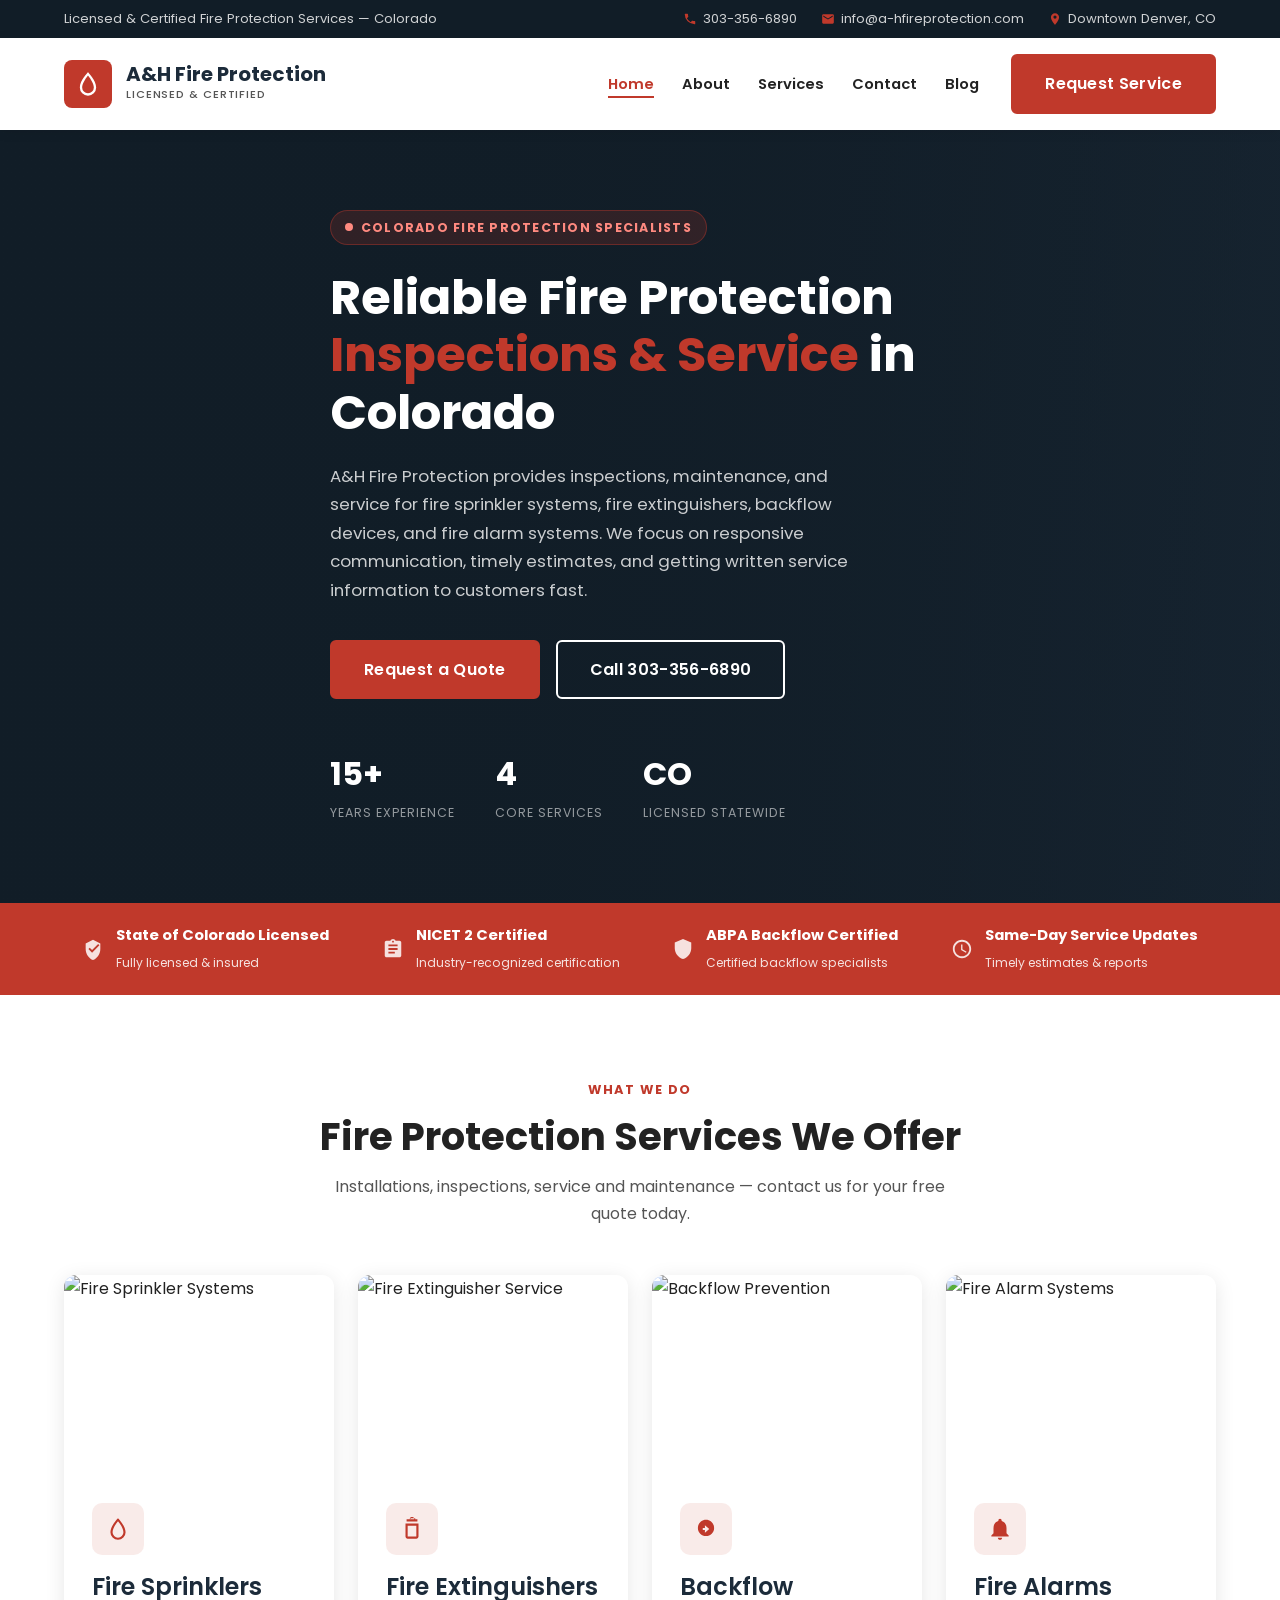
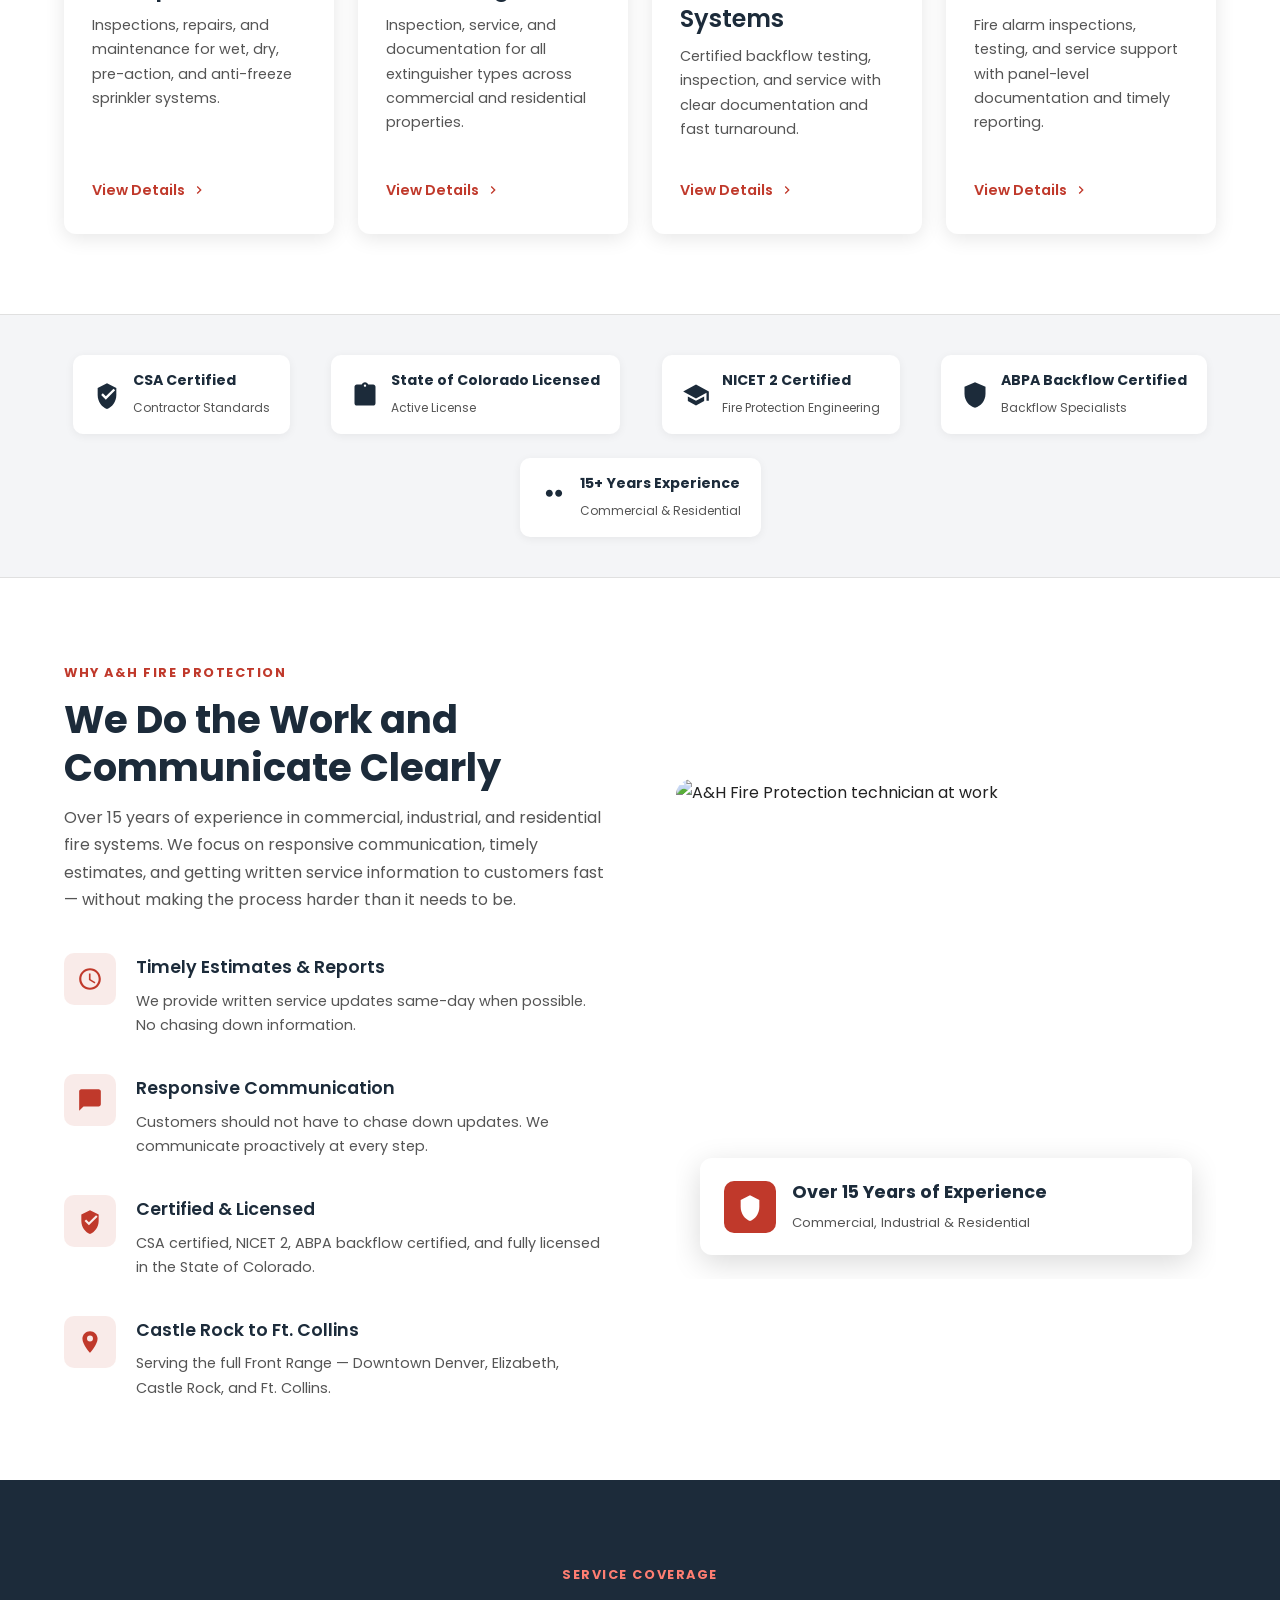
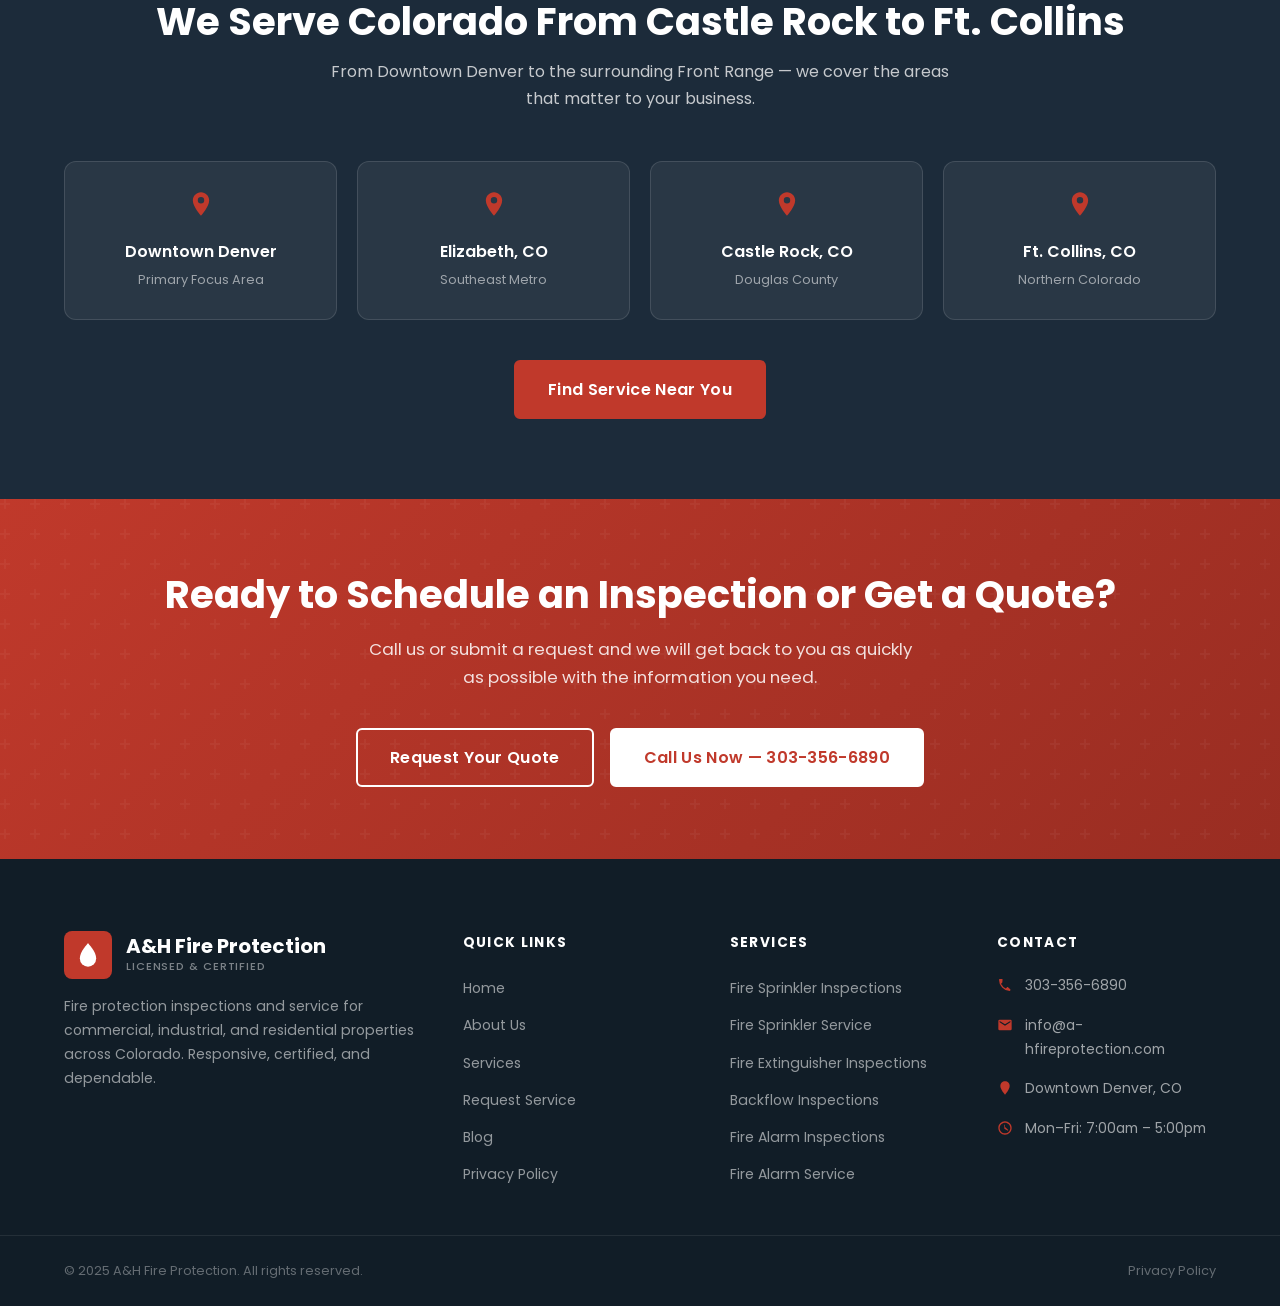
==== index.html @ d6842cc7 "push for website design" ====
<!DOCTYPE html>
<html lang="en">
<head>
  <meta charset="UTF-8">
  <meta name="viewport" content="width=device-width, initial-scale=1.0">
  <title>A&H Fire Protection | Fire Protection Inspections and Service in Colorado</title>
  <meta name="description" content="A&H Fire Protection provides inspections, maintenance, and service for fire sprinklers, fire extinguishers, backflow devices, and fire alarm systems in Colorado.">
  <link rel="preconnect" href="https://fonts.googleapis.com">
  <link href="https://fonts.googleapis.com/css2?family=Poppins:wght@400;500;600;700&display=swap" rel="stylesheet">
  <link rel="stylesheet" href="styles.css">
</head>
<body>

  <!-- TOP BAR -->
  <div class="topbar">
    <div class="container">
      <span>Licensed &amp; Certified Fire Protection Services — Colorado</span>
      <div class="topbar-right">
        <div class="topbar-item">
          <svg viewBox="0 0 24 24"><path d="M6.62 10.79a15.05 15.05 0 006.59 6.59l2.2-2.2a1 1 0 011.01-.24 11.47 11.47 0 003.58.57 1 1 0 011 1V20a1 1 0 01-1 1A17 17 0 013 4a1 1 0 011-1h3.5a1 1 0 011 1 11.47 11.47 0 00.57 3.58 1 1 0 01-.25 1.01l-2.2 2.2z"/></svg>
          <a href="tel:3033566890">303-356-6890</a>
        </div>
        <div class="topbar-item">
          <svg viewBox="0 0 24 24"><path d="M20 4H4a2 2 0 00-2 2v12a2 2 0 002 2h16a2 2 0 002-2V6a2 2 0 00-2-2zm0 4l-8 5-8-5V6l8 5 8-5v2z"/></svg>
          <a href="mailto:info@a-hfireprotection.com">info@a-hfireprotection.com</a>
        </div>
        <div class="topbar-item">
          <svg viewBox="0 0 24 24"><path d="M12 2C8.13 2 5 5.13 5 9c0 5.25 7 13 7 13s7-7.75 7-13c0-3.87-3.13-7-7-7zm0 9.5A2.5 2.5 0 1112 6a2.5 2.5 0 010 5.5z"/></svg>
          Downtown Denver, CO
        </div>
      </div>
    </div>
  </div>

  <!-- HEADER -->
  <header class="header">
    <div class="container">
      <a href="index.html" class="logo">
        <div class="logo-icon">
          <svg viewBox="0 0 24 24"><path d="M12 2c0 0-7 7-7 13a7 7 0 0014 0C19 9 12 2 12 2zm0 18a5 5 0 01-5-5c0-3.17 2.58-7.19 5-10.25C14.42 7.81 17 11.83 17 15a5 5 0 01-5 5z"/></svg>
        </div>
        <div class="logo-text">
          <div class="company-name">A&amp;H Fire Protection</div>
          <div class="company-sub">Licensed &amp; Certified</div>
        </div>
      </a>
      <nav class="nav">
        <ul class="nav-links">
          <li><a href="index.html" class="active">Home</a></li>
          <li><a href="about.html">About</a></li>
          <li><a href="services.html">Services</a></li>
          <li><a href="contact.html">Contact</a></li>
          <li><a href="blog.html">Blog</a></li>
        </ul>
        <a href="contact.html" class="btn btn-primary">Request Service</a>
      </nav>
    </div>
  </header>

  <!-- HERO -->
  <section class="hero">
    <div class="hero-bg" style="background-image: url('https://images.unsplash.com/photo-1504307651254-35680f356dfd?w=1600&auto=format&fit=crop');"></div>
    <div class="hero-overlay"></div>
    <div class="container">
      <div class="hero-content">
        <div class="hero-badge">Colorado Fire Protection Specialists</div>
        <h1>Reliable Fire Protection <span>Inspections &amp; Service</span> in Colorado</h1>
        <p>A&H Fire Protection provides inspections, maintenance, and service for fire sprinkler systems, fire extinguishers, backflow devices, and fire alarm systems. We focus on responsive communication, timely estimates, and getting written service information to customers fast.</p>
        <div class="hero-ctas">
          <a href="contact.html" class="btn btn-primary">Request a Quote</a>
          <a href="tel:3033566890" class="btn btn-outline">Call 303-356-6890</a>
        </div>
        <div class="hero-stats">
          <div class="hero-stat">
            <div class="hero-stat-num">15+</div>
            <div class="hero-stat-label">Years Experience</div>
          </div>
          <div class="hero-stat">
            <div class="hero-stat-num">4</div>
            <div class="hero-stat-label">Core Services</div>
          </div>
          <div class="hero-stat">
            <div class="hero-stat-num">CO</div>
            <div class="hero-stat-label">Licensed Statewide</div>
          </div>
        </div>
      </div>
    </div>
  </section>

  <!-- TRUST BAR -->
  <div class="trust-bar">
    <div class="container">
      <div class="trust-item">
        <svg viewBox="0 0 24 24"><path d="M12 2L4 6v6c0 5.55 3.84 10.74 8 12 4.16-1.26 8-6.45 8-12V6l-8-4zm-1 14l-4-4 1.41-1.41L11 13.17l6.59-6.59L19 8l-8 8z"/></svg>
        <div class="trust-item-text">
          <strong>State of Colorado Licensed</strong>
          <span>Fully licensed &amp; insured</span>
        </div>
      </div>
      <div class="trust-item">
        <svg viewBox="0 0 24 24"><path d="M19 3h-4.18C14.4 1.84 13.3 1 12 1s-2.4.84-2.82 2H5c-1.1 0-2 .9-2 2v14c0 1.1.9 2 2 2h14c1.1 0 2-.9 2-2V5c0-1.1-.9-2-2-2zm-7 0c.55 0 1 .45 1 1s-.45 1-1 1-1-.45-1-1 .45-1 1-1zm2 14H7v-2h7v2zm3-4H7v-2h10v2zm0-4H7V7h10v2z"/></svg>
        <div class="trust-item-text">
          <strong>NICET 2 Certified</strong>
          <span>Industry-recognized certification</span>
        </div>
      </div>
      <div class="trust-item">
        <svg viewBox="0 0 24 24"><path d="M12 1L3 5v6c0 5.55 3.84 10.74 9 12 5.16-1.26 9-6.45 9-12V5l-9-4z"/></svg>
        <div class="trust-item-text">
          <strong>ABPA Backflow Certified</strong>
          <span>Certified backflow specialists</span>
        </div>
      </div>
      <div class="trust-item">
        <svg viewBox="0 0 24 24"><path d="M11.99 2C6.47 2 2 6.48 2 12s4.47 10 9.99 10C17.52 22 22 17.52 22 12S17.52 2 11.99 2zM12 20c-4.42 0-8-3.58-8-8s3.58-8 8-8 8 3.58 8 8-3.58 8-8 8zm.5-13H11v6l5.25 3.15.75-1.23-4.5-2.67V7z"/></svg>
        <div class="trust-item-text">
          <strong>Same-Day Service Updates</strong>
          <span>Timely estimates &amp; reports</span>
        </div>
      </div>
    </div>
  </div>

  <!-- SERVICES OVERVIEW -->
  <section class="section">
    <div class="container">
      <div class="section-header centered">
        <span class="section-label">What We Do</span>
        <h2>Fire Protection Services We Offer</h2>
        <p>Installations, inspections, service and maintenance — contact us for your free quote today.</p>
      </div>
      <div class="grid-4">

        <div class="service-card">
          <div class="service-card-img">
            <img src="https://images.unsplash.com/photo-1558618666-fcd25c85cd64?w=600&auto=format&fit=crop&q=80" alt="Fire Sprinkler Systems">
          </div>
          <div class="service-card-body">
            <div class="service-card-icon">
              <svg viewBox="0 0 24 24"><path d="M12 2c0 0-7 7-7 13a7 7 0 0014 0C19 9 12 2 12 2zm0 18a5 5 0 01-5-5c0-3.17 2.58-7.19 5-10.25C14.42 7.81 17 11.83 17 15a5 5 0 01-5 5z"/></svg>
            </div>
            <h3>Fire Sprinklers</h3>
            <p>Inspections, repairs, and maintenance for wet, dry, pre-action, and anti-freeze sprinkler systems.</p>
            <a href="services.html" class="service-card-link">
              View Details
              <svg viewBox="0 0 24 24"><path d="M8.59 16.59L13.17 12 8.59 7.41 10 6l6 6-6 6z"/></svg>
            </a>
          </div>
        </div>

        <div class="service-card">
          <div class="service-card-img">
            <img src="https://images.unsplash.com/photo-1586528116311-ad8dd3c8310d?w=600&auto=format&fit=crop&q=80" alt="Fire Extinguisher Service">
          </div>
          <div class="service-card-body">
            <div class="service-card-icon">
              <svg viewBox="0 0 24 24"><path d="M15 2h-4l-1 1H7v2h10V3h-2zM6 19c0 1.1.9 2 2 2h8c1.1 0 2-.9 2-2V7H6v12zM8 9h8v10H8V9zm2-7l1-1h2l1 1v1H10V2z"/></svg>
            </div>
            <h3>Fire Extinguishers</h3>
            <p>Inspection, service, and documentation for all extinguisher types across commercial and residential properties.</p>
            <a href="services.html" class="service-card-link">
              View Details
              <svg viewBox="0 0 24 24"><path d="M8.59 16.59L13.17 12 8.59 7.41 10 6l6 6-6 6z"/></svg>
            </a>
          </div>
        </div>

        <div class="service-card">
          <div class="service-card-img">
            <img src="https://images.unsplash.com/photo-1565008576549-57569a49371d?w=600&auto=format&fit=crop&q=80" alt="Backflow Prevention">
          </div>
          <div class="service-card-body">
            <div class="service-card-icon">
              <svg viewBox="0 0 24 24"><path d="M12 3.5c-4.14 0-7.5 3.36-7.5 7.5S7.86 18.5 12 18.5s7.5-3.36 7.5-7.5S16.14 3.5 12 3.5zM11 15.5V13H9v-2h2V8.5l4 3.5-4 3.5z"/></svg>
            </div>
            <h3>Backflow Systems</h3>
            <p>Certified backflow testing, inspection, and service with clear documentation and fast turnaround.</p>
            <a href="services.html" class="service-card-link">
              View Details
              <svg viewBox="0 0 24 24"><path d="M8.59 16.59L13.17 12 8.59 7.41 10 6l6 6-6 6z"/></svg>
            </a>
          </div>
        </div>

        <div class="service-card">
          <div class="service-card-img">
            <img src="https://images.unsplash.com/photo-1497366216548-37526070297c?w=600&auto=format&fit=crop&q=80" alt="Fire Alarm Systems">
          </div>
          <div class="service-card-body">
            <div class="service-card-icon">
              <svg viewBox="0 0 24 24"><path d="M12 22c1.1 0 2-.9 2-2h-4c0 1.1.9 2 2 2zm6-6v-5c0-3.07-1.64-5.64-4.5-6.32V4c0-.83-.67-1.5-1.5-1.5s-1.5.67-1.5 1.5v.68C7.63 5.36 6 7.92 6 11v5l-2 2v1h16v-1l-2-2z"/></svg>
            </div>
            <h3>Fire Alarms</h3>
            <p>Fire alarm inspections, testing, and service support with panel-level documentation and timely reporting.</p>
            <a href="services.html" class="service-card-link">
              View Details
              <svg viewBox="0 0 24 24"><path d="M8.59 16.59L13.17 12 8.59 7.41 10 6l6 6-6 6z"/></svg>
            </a>
          </div>
        </div>

      </div>
    </div>
  </section>

  <!-- CERTIFICATIONS STRIP -->
  <div class="cert-strip">
    <div class="container">
      <div class="cert-badge">
        <svg viewBox="0 0 24 24"><path d="M12 2L4 6v6c0 5.55 3.84 10.74 8 12 4.16-1.26 8-6.45 8-12V6l-8-4zm-1 14l-4-4 1.41-1.41L11 13.17l6.59-6.59L19 8l-8 8z"/></svg>
        <div class="cert-badge-text"><strong>CSA Certified</strong><span>Contractor Standards</span></div>
      </div>
      <div class="cert-badge">
        <svg viewBox="0 0 24 24"><path d="M19 3h-4.18C14.4 1.84 13.3 1 12 1s-2.4.84-2.82 2H5c-1.1 0-2 .9-2 2v14c0 1.1.9 2 2 2h14c1.1 0 2-.9 2-2V5c0-1.1-.9-2-2-2zm-7 0c.55 0 1 .45 1 1s-.45 1-1 1-1-.45-1-1 .45-1 1-1z"/></svg>
        <div class="cert-badge-text"><strong>State of Colorado Licensed</strong><span>Active License</span></div>
      </div>
      <div class="cert-badge">
        <svg viewBox="0 0 24 24"><path d="M5 13.18v4L12 21l7-3.82v-4L12 17l-7-3.82zM12 3L1 9l11 6 9-4.91V17h2V9L12 3z"/></svg>
        <div class="cert-badge-text"><strong>NICET 2 Certified</strong><span>Fire Protection Engineering</span></div>
      </div>
      <div class="cert-badge">
        <svg viewBox="0 0 24 24"><path d="M12 1L3 5v6c0 5.55 3.84 10.74 9 12 5.16-1.26 9-6.45 9-12V5l-9-4z"/></svg>
        <div class="cert-badge-text"><strong>ABPA Backflow Certified</strong><span>Backflow Specialists</span></div>
      </div>
      <div class="cert-badge">
        <svg viewBox="0 0 24 24"><path d="M16 11c1.66 0 2.99-1.34 2.99-3S17.66 5 16 5c-1.66 0-3 1.34-3 3s1.34 3 3 3zm-8 0c1.66 0 2.99-1.34 2.99-3S9.66 5 8 5C6.34 5 5 6.34 5 8s1.34 3 3 3z"/></svg>
        <div class="cert-badge-text"><strong>15+ Years Experience</strong><span>Commercial &amp; Residential</span></div>
      </div>
    </div>
  </div>

  <!-- WHY CHOOSE US -->
  <section class="section">
    <div class="container">
      <div class="grid-2" style="gap: 72px;">
        <div>
          <span class="section-label">Why A&amp;H Fire Protection</span>
          <h2 style="color: var(--navy); margin-bottom: 12px;">We Do the Work and Communicate Clearly</h2>
          <p style="margin-bottom: 40px;">Over 15 years of experience in commercial, industrial, and residential fire systems. We focus on responsive communication, timely estimates, and getting written service information to customers fast — without making the process harder than it needs to be.</p>

          <div class="feature-item">
            <div class="feature-icon">
              <svg viewBox="0 0 24 24"><path d="M11.99 2C6.47 2 2 6.48 2 12s4.47 10 9.99 10C17.52 22 22 17.52 22 12S17.52 2 11.99 2zM12 20c-4.42 0-8-3.58-8-8s3.58-8 8-8 8 3.58 8 8-3.58 8-8 8zm.5-13H11v6l5.25 3.15.75-1.23-4.5-2.67V7z"/></svg>
            </div>
            <div class="feature-text">
              <h4>Timely Estimates &amp; Reports</h4>
              <p>We provide written service updates same-day when possible. No chasing down information.</p>
            </div>
          </div>

          <div class="feature-item">
            <div class="feature-icon">
              <svg viewBox="0 0 24 24"><path d="M20 2H4c-1.1 0-2 .9-2 2v18l4-4h14c1.1 0 2-.9 2-2V4c0-1.1-.9-2-2-2z"/></svg>
            </div>
            <div class="feature-text">
              <h4>Responsive Communication</h4>
              <p>Customers should not have to chase down updates. We communicate proactively at every step.</p>
            </div>
          </div>

          <div class="feature-item">
            <div class="feature-icon">
              <svg viewBox="0 0 24 24"><path d="M12 2L4 6v6c0 5.55 3.84 10.74 8 12 4.16-1.26 8-6.45 8-12V6l-8-4zm-1 14l-4-4 1.41-1.41L11 13.17l6.59-6.59L19 8l-8 8z"/></svg>
            </div>
            <div class="feature-text">
              <h4>Certified &amp; Licensed</h4>
              <p>CSA certified, NICET 2, ABPA backflow certified, and fully licensed in the State of Colorado.</p>
            </div>
          </div>

          <div class="feature-item" style="margin-bottom: 0;">
            <div class="feature-icon">
              <svg viewBox="0 0 24 24"><path d="M12 2C8.13 2 5 5.13 5 9c0 5.25 7 13 7 13s7-7.75 7-13c0-3.87-3.13-7-7-7zm0 9.5A2.5 2.5 0 1112 6a2.5 2.5 0 010 5.5z"/></svg>
            </div>
            <div class="feature-text">
              <h4>Castle Rock to Ft. Collins</h4>
              <p>Serving the full Front Range — Downtown Denver, Elizabeth, Castle Rock, and Ft. Collins.</p>
            </div>
          </div>
        </div>

        <div class="why-image">
          <img src="https://images.unsplash.com/photo-1504307651254-35680f356dfd?w=800&auto=format&fit=crop&q=80" alt="A&H Fire Protection technician at work">
          <div class="why-badge">
            <div class="why-badge-icon">
              <svg viewBox="0 0 24 24" fill="white"><path d="M12 2L4 6v6c0 5.55 3.84 10.74 8 12 4.16-1.26 8-6.45 8-12V6l-8-4z"/></svg>
            </div>
            <div class="why-badge-text">
              <strong>Over 15 Years of Experience</strong>
              <span>Commercial, Industrial &amp; Residential</span>
            </div>
          </div>
        </div>
      </div>
    </div>
  </section>

  <!-- LOCATIONS -->
  <section class="section section--dark">
    <div class="container">
      <div class="section-header centered">
        <span class="section-label">Service Coverage</span>
        <h2>We Serve Colorado From Castle Rock to Ft. Collins</h2>
        <p>From Downtown Denver to the surrounding Front Range — we cover the areas that matter to your business.</p>
      </div>
      <div class="location-grid">
        <div class="location-card">
          <svg viewBox="0 0 24 24"><path d="M12 2C8.13 2 5 5.13 5 9c0 5.25 7 13 7 13s7-7.75 7-13c0-3.87-3.13-7-7-7zm0 9.5A2.5 2.5 0 1112 6a2.5 2.5 0 010 5.5z"/></svg>
          <h4>Downtown Denver</h4>
          <p>Primary Focus Area</p>
        </div>
        <div class="location-card">
          <svg viewBox="0 0 24 24"><path d="M12 2C8.13 2 5 5.13 5 9c0 5.25 7 13 7 13s7-7.75 7-13c0-3.87-3.13-7-7-7zm0 9.5A2.5 2.5 0 1112 6a2.5 2.5 0 010 5.5z"/></svg>
          <h4>Elizabeth, CO</h4>
          <p>Southeast Metro</p>
        </div>
        <div class="location-card">
          <svg viewBox="0 0 24 24"><path d="M12 2C8.13 2 5 5.13 5 9c0 5.25 7 13 7 13s7-7.75 7-13c0-3.87-3.13-7-7-7zm0 9.5A2.5 2.5 0 1112 6a2.5 2.5 0 010 5.5z"/></svg>
          <h4>Castle Rock, CO</h4>
          <p>Douglas County</p>
        </div>
        <div class="location-card">
          <svg viewBox="0 0 24 24"><path d="M12 2C8.13 2 5 5.13 5 9c0 5.25 7 13 7 13s7-7.75 7-13c0-3.87-3.13-7-7-7zm0 9.5A2.5 2.5 0 1112 6a2.5 2.5 0 010 5.5z"/></svg>
          <h4>Ft. Collins, CO</h4>
          <p>Northern Colorado</p>
        </div>
      </div>
      <div style="text-align: center; margin-top: 40px;">
        <a href="contact.html" class="btn btn-primary">Find Service Near You</a>
      </div>
    </div>
  </section>

  <!-- BOTTOM CTA -->
  <section class="cta-banner">
    <div class="container">
      <h2>Ready to Schedule an Inspection or Get a Quote?</h2>
      <p>Call us or submit a request and we will get back to you as quickly as possible with the information you need.</p>
      <div class="cta-banner-btns">
        <a href="contact.html" class="btn btn-outline">Request Your Quote</a>
        <a href="tel:3033566890" class="btn" style="background: white; color: var(--red); border: 2px solid white;">Call Us Now — 303-356-6890</a>
      </div>
    </div>
  </section>

  <!-- FOOTER -->
  <footer class="footer">
    <div class="footer-main">
      <div class="container">
        <div class="footer-grid">
          <div class="footer-brand">
            <a href="index.html" class="logo">
              <div class="logo-icon"><svg viewBox="0 0 24 24" fill="white"><path d="M12 2c0 0-7 7-7 13a7 7 0 0014 0C19 9 12 2 12 2z"/></svg></div>
              <div class="logo-text">
                <div class="company-name">A&amp;H Fire Protection</div>
                <div class="company-sub">Licensed &amp; Certified</div>
              </div>
            </a>
            <p>Fire protection inspections and service for commercial, industrial, and residential properties across Colorado. Responsive, certified, and dependable.</p>
          </div>
          <div>
            <h5>Quick Links</h5>
            <ul class="footer-links">
              <li><a href="index.html">Home</a></li>
              <li><a href="about.html">About Us</a></li>
              <li><a href="services.html">Services</a></li>
              <li><a href="contact.html">Request Service</a></li>
              <li><a href="blog.html">Blog</a></li>
              <li><a href="privacy.html">Privacy Policy</a></li>
            </ul>
          </div>
          <div>
            <h5>Services</h5>
            <ul class="footer-links">
              <li><a href="services.html">Fire Sprinkler Inspections</a></li>
              <li><a href="services.html">Fire Sprinkler Service</a></li>
              <li><a href="services.html">Fire Extinguisher Inspections</a></li>
              <li><a href="services.html">Backflow Inspections</a></li>
              <li><a href="services.html">Fire Alarm Inspections</a></li>
              <li><a href="services.html">Fire Alarm Service</a></li>
            </ul>
          </div>
          <div>
            <h5>Contact</h5>
            <div class="footer-contact-item">
              <svg viewBox="0 0 24 24"><path d="M6.62 10.79a15.05 15.05 0 006.59 6.59l2.2-2.2a1 1 0 011.01-.24A11.47 11.47 0 0019 17.5a1 1 0 011 1V20a1 1 0 01-1 1A17 17 0 013 4a1 1 0 011-1h3.5a1 1 0 011 1A11.47 11.47 0 008.07 7.4a1 1 0 01-.24 1.01l-2.21 2.38z"/></svg>
              <span><a href="tel:3033566890">303-356-6890</a></span>
            </div>
            <div class="footer-contact-item">
              <svg viewBox="0 0 24 24"><path d="M20 4H4a2 2 0 00-2 2v12a2 2 0 002 2h16a2 2 0 002-2V6a2 2 0 00-2-2zm0 4l-8 5-8-5V6l8 5 8-5v2z"/></svg>
              <span><a href="mailto:info@a-hfireprotection.com">info@a-hfireprotection.com</a></span>
            </div>
            <div class="footer-contact-item">
              <svg viewBox="0 0 24 24"><path d="M12 2C8.13 2 5 5.13 5 9c0 5.25 7 13 7 13s7-7.75 7-13c0-3.87-3.13-7-7-7z"/></svg>
              <span>Downtown Denver, CO</span>
            </div>
            <div class="footer-contact-item">
              <svg viewBox="0 0 24 24"><path d="M11.99 2C6.47 2 2 6.48 2 12s4.47 10 9.99 10C17.52 22 22 17.52 22 12S17.52 2 11.99 2zM12 20c-4.42 0-8-3.58-8-8s3.58-8 8-8 8 3.58 8 8-3.58 8-8 8zm.5-13H11v6l5.25 3.15.75-1.23L12 10.43V7z"/></svg>
              <span>Mon–Fri: 7:00am – 5:00pm</span>
            </div>
          </div>
        </div>
      </div>
    </div>
    <div class="footer-bottom">
      <div class="container">
        <span>&copy; 2025 A&amp;H Fire Protection. All rights reserved.</span>
        <span><a href="privacy.html">Privacy Policy</a></span>
      </div>
    </div>
  </footer>

</body>
</html>
---- styles.css ----
/* ============================================
   A&H Fire Protection - Global Styles
   Design Guide for GHL Build
   ============================================ */

/* --- Variables --- */
:root {
  --red:       #C0392B;
  --red-dark:  #992D22;
  --navy:      #1C2B3A;
  --navy-dark: #111D27;
  --gray-bg:   #F4F5F7;
  --gray-mid:  #E0E0E0;
  --text:      #222222;
  --text-mid:  #555555;
  --text-light:#888888;
  --white:     #FFFFFF;
  --font:      'Poppins', sans-serif;
  --radius:    6px;
  --shadow:    0 4px 20px rgba(0,0,0,0.10);
  --transition:0.25s ease;
}

/* --- Reset & Base --- */
*, *::before, *::after { box-sizing: border-box; margin: 0; padding: 0; }
html { scroll-behavior: smooth; }
body { font-family: var(--font); color: var(--text); background: var(--white); line-height: 1.7; }
img { max-width: 100%; display: block; }
a { text-decoration: none; color: inherit; }
ul { list-style: none; }

/* --- Typography --- */
h1 { font-size: clamp(2rem, 4vw, 3rem); font-weight: 700; line-height: 1.2; }
h2 { font-size: clamp(1.6rem, 3vw, 2.4rem); font-weight: 700; line-height: 1.25; }
h3 { font-size: clamp(1.2rem, 2vw, 1.5rem); font-weight: 600; line-height: 1.3; }
h4 { font-size: 1.1rem; font-weight: 600; }
p  { margin-bottom: 1rem; color: var(--text-mid); }
p:last-child { margin-bottom: 0; }

/* --- Layout --- */
.container { max-width: 1200px; margin: 0 auto; padding: 0 24px; }
.section { padding: 80px 0; }
.section--gray { background: var(--gray-bg); }
.section--dark { background: var(--navy); color: var(--white); }
.section--dark p { color: rgba(255,255,255,0.75); }
.section--dark h2 { color: var(--white); }

/* Grid helpers */
.grid-2 { display: grid; grid-template-columns: repeat(2, 1fr); gap: 40px; align-items: center; }
.grid-3 { display: grid; grid-template-columns: repeat(3, 1fr); gap: 32px; }
.grid-4 { display: grid; grid-template-columns: repeat(4, 1fr); gap: 24px; }

/* --- Buttons --- */
.btn {
  display: inline-block;
  padding: 14px 32px;
  border-radius: var(--radius);
  font-weight: 600;
  font-size: 1rem;
  transition: var(--transition);
  cursor: pointer;
  border: 2px solid transparent;
  letter-spacing: 0.02em;
}
.btn-primary {
  background: var(--red);
  color: var(--white);
  border-color: var(--red);
}
.btn-primary:hover { background: var(--red-dark); border-color: var(--red-dark); }

.btn-outline {
  background: transparent;
  color: var(--white);
  border-color: var(--white);
}
.btn-outline:hover { background: var(--white); color: var(--navy); }

.btn-outline-dark {
  background: transparent;
  color: var(--navy);
  border-color: var(--navy);
}
.btn-outline-dark:hover { background: var(--navy); color: var(--white); }

/* --- Section Label --- */
.section-label {
  display: inline-block;
  font-size: 0.8rem;
  font-weight: 700;
  letter-spacing: 0.12em;
  text-transform: uppercase;
  color: var(--red);
  margin-bottom: 12px;
}
.section--dark .section-label { color: #ff7e72; }

/* --- Section Header --- */
.section-header { margin-bottom: 48px; }
.section-header.centered { text-align: center; }
.section-header p { max-width: 640px; }
.section-header.centered p { margin: 12px auto 0; }

/* ============================================
   TOP BAR
   ============================================ */
.topbar {
  background: var(--navy-dark);
  color: rgba(255,255,255,0.80);
  font-size: 0.82rem;
  padding: 8px 0;
}
.topbar .container {
  display: flex;
  justify-content: space-between;
  align-items: center;
}
.topbar a { color: rgba(255,255,255,0.80); transition: var(--transition); }
.topbar a:hover { color: var(--white); }
.topbar-right { display: flex; gap: 24px; }
.topbar-item { display: flex; align-items: center; gap: 6px; }
.topbar-item svg { width: 14px; height: 14px; fill: var(--red); flex-shrink: 0; }

/* ============================================
   HEADER / NAV
   ============================================ */
.header {
  background: var(--white);
  box-shadow: 0 2px 12px rgba(0,0,0,0.08);
  position: sticky;
  top: 0;
  z-index: 100;
}
.header .container {
  display: flex;
  align-items: center;
  justify-content: space-between;
  padding-top: 16px;
  padding-bottom: 16px;
}
.logo { display: flex; align-items: center; gap: 14px; }
.logo-icon {
  width: 48px; height: 48px;
  background: var(--red);
  border-radius: 8px;
  display: flex; align-items: center; justify-content: center;
}
.logo-icon svg { width: 28px; height: 28px; fill: white; }
.logo-text .company-name { font-size: 1.25rem; font-weight: 700; color: var(--navy); line-height: 1.1; }
.logo-text .company-sub  { font-size: 0.7rem; font-weight: 500; color: var(--text-mid); letter-spacing: 0.08em; text-transform: uppercase; }

.nav { display: flex; align-items: center; gap: 32px; }
.nav-links { display: flex; gap: 28px; }
.nav-links a {
  font-size: 0.92rem;
  font-weight: 600;
  color: var(--text);
  transition: var(--transition);
  position: relative;
  padding-bottom: 4px;
}
.nav-links a::after {
  content: '';
  position: absolute; bottom: 0; left: 0;
  width: 0; height: 2px;
  background: var(--red);
  transition: var(--transition);
}
.nav-links a:hover, .nav-links a.active { color: var(--red); }
.nav-links a:hover::after, .nav-links a.active::after { width: 100%; }

/* ============================================
   HERO SECTION
   ============================================ */
.hero {
  position: relative;
  min-height: 620px;
  display: flex;
  align-items: center;
  background: linear-gradient(100deg, var(--navy-dark) 0%, var(--navy) 100%);
  overflow: hidden;
}
.hero-bg {
  position: absolute; inset: 0;
  background-size: cover;
  background-position: center;
  opacity: 0.18;
}
.hero-overlay {
  position: absolute; inset: 0;
  background: linear-gradient(90deg, rgba(17,29,39,0.97) 40%, rgba(17,29,39,0.55) 100%);
}
.hero .container { position: relative; z-index: 2; padding-top: 80px; padding-bottom: 80px; }
.hero-content { max-width: 620px; }
.hero-badge {
  display: inline-flex;
  align-items: center;
  gap: 8px;
  background: rgba(192,57,43,0.18);
  border: 1px solid rgba(192,57,43,0.4);
  color: #ff8a80;
  font-size: 0.78rem;
  font-weight: 700;
  letter-spacing: 0.1em;
  text-transform: uppercase;
  padding: 6px 14px;
  border-radius: 40px;
  margin-bottom: 24px;
}
.hero-badge::before { content:''; width:8px; height:8px; background:#ff8a80; border-radius:50%; }
.hero h1 { color: var(--white); margin-bottom: 20px; }
.hero h1 span { color: var(--red); }
.hero p { color: rgba(255,255,255,0.78); font-size: 1.05rem; margin-bottom: 36px; max-width: 540px; }
.hero-ctas { display: flex; gap: 16px; flex-wrap: wrap; }
.hero-phone {
  display: flex; align-items: center; gap: 10px;
  margin-top: 40px;
  padding-top: 32px;
  border-top: 1px solid rgba(255,255,255,0.12);
  color: rgba(255,255,255,0.7);
  font-size: 0.9rem;
}
.hero-phone strong { color: white; font-size: 1.15rem; }
.hero-phone svg { width: 20px; height: 20px; fill: var(--red); }

/* Hero stats strip */
.hero-stats {
  display: flex; gap: 40px; margin-top: 48px;
}
.hero-stat-num { font-size: 2rem; font-weight: 700; color: var(--white); }
.hero-stat-label { font-size: 0.78rem; color: rgba(255,255,255,0.55); text-transform: uppercase; letter-spacing: 0.08em; }

/* ============================================
   TRUST BAR
   ============================================ */
.trust-bar {
  background: var(--red);
  padding: 20px 0;
}
.trust-bar .container {
  display: flex;
  justify-content: space-around;
  align-items: center;
  flex-wrap: wrap;
  gap: 16px;
}
.trust-item {
  display: flex; align-items: center; gap: 12px;
  color: white;
}
.trust-item svg { width: 22px; height: 22px; fill: rgba(255,255,255,0.85); flex-shrink: 0; }
.trust-item-text strong { display: block; font-size: 0.92rem; font-weight: 700; }
.trust-item-text span { font-size: 0.76rem; opacity: 0.85; }

/* ============================================
   SERVICES OVERVIEW
   ============================================ */
.service-card {
  background: var(--white);
  border-radius: 12px;
  overflow: hidden;
  box-shadow: var(--shadow);
  transition: var(--transition);
  display: flex; flex-direction: column;
}
.service-card:hover { transform: translateY(-6px); box-shadow: 0 12px 36px rgba(0,0,0,0.14); }
.service-card-img { height: 200px; overflow: hidden; }
.service-card-img img { width: 100%; height: 100%; object-fit: cover; transition: var(--transition); }
.service-card:hover .service-card-img img { transform: scale(1.05); }
.service-card-body { padding: 28px 28px 32px; flex: 1; display: flex; flex-direction: column; }
.service-card-icon {
  width: 52px; height: 52px;
  background: rgba(192,57,43,0.1);
  border-radius: 10px;
  display: flex; align-items: center; justify-content: center;
  margin-bottom: 16px;
}
.service-card-icon svg { width: 26px; height: 26px; fill: var(--red); }
.service-card-body h3 { margin-bottom: 10px; color: var(--navy); }
.service-card-body p { font-size: 0.9rem; flex: 1; }
.service-card-link {
  display: inline-flex; align-items: center; gap: 6px;
  color: var(--red); font-weight: 600; font-size: 0.9rem;
  margin-top: 20px; transition: var(--transition);
}
.service-card-link:hover { gap: 10px; }
.service-card-link svg { width: 16px; height: 16px; fill: var(--red); }

/* ============================================
   WHY CHOOSE US
   ============================================ */
.feature-item { display: flex; gap: 20px; margin-bottom: 36px; }
.feature-item:last-child { margin-bottom: 0; }
.feature-icon {
  width: 52px; height: 52px; flex-shrink: 0;
  background: rgba(192,57,43,0.1);
  border-radius: 10px;
  display: flex; align-items: center; justify-content: center;
}
.feature-icon svg { width: 26px; height: 26px; fill: var(--red); }
.feature-text h4 { color: var(--navy); margin-bottom: 6px; }
.feature-text p { font-size: 0.9rem; margin: 0; }

.why-image {
  border-radius: 16px; overflow: hidden;
  position: relative;
  height: 500px;
}
.why-image img { width: 100%; height: 100%; object-fit: cover; }
.why-badge {
  position: absolute; bottom: 24px; left: 24px; right: 24px;
  background: var(--white);
  border-radius: 12px;
  padding: 20px 24px;
  display: flex; align-items: center; gap: 16px;
  box-shadow: 0 8px 30px rgba(0,0,0,0.15);
}
.why-badge-icon {
  width: 52px; height: 52px; flex-shrink: 0;
  background: var(--red); border-radius: 10px;
  display: flex; align-items: center; justify-content: center;
}
.why-badge-icon svg { width: 28px; height: 28px; fill: white; }
.why-badge-text strong { display: block; font-size: 1.1rem; color: var(--navy); }
.why-badge-text span { font-size: 0.82rem; color: var(--text-mid); }

/* ============================================
   LOCATIONS
   ============================================ */
.location-grid { display: grid; grid-template-columns: repeat(4, 1fr); gap: 20px; }
.location-card {
  background: rgba(255,255,255,0.06);
  border: 1px solid rgba(255,255,255,0.12);
  border-radius: 12px;
  padding: 28px 24px;
  text-align: center;
  transition: var(--transition);
}
.location-card:hover { background: rgba(192,57,43,0.15); border-color: rgba(192,57,43,0.4); }
.location-card svg { width: 28px; height: 28px; fill: var(--red); margin: 0 auto 12px; }
.location-card h4 { color: white; font-size: 1rem; margin-bottom: 4px; }
.location-card p { font-size: 0.8rem; color: rgba(255,255,255,0.55); margin: 0; }

/* ============================================
   CTA BANNER
   ============================================ */
.cta-banner {
  background: linear-gradient(135deg, var(--red) 0%, var(--red-dark) 100%);
  padding: 72px 0;
  text-align: center;
  position: relative;
  overflow: hidden;
}
.cta-banner::before {
  content: '';
  position: absolute; inset: 0;
  background: url("data:image/svg+xml,%3Csvg width='60' height='60' viewBox='0 0 60 60' xmlns='http://www.w3.org/2000/svg'%3E%3Cg fill='none' fill-rule='evenodd'%3E%3Cg fill='%23ffffff' fill-opacity='0.04'%3E%3Cpath d='M36 34v-4h-2v4h-4v2h4v4h2v-4h4v-2h-4zm0-30V0h-2v4h-4v2h4v4h2V6h4V4h-4zM6 34v-4H4v4H0v2h4v4h2v-4h4v-2H6zM6 4V0H4v4H0v2h4v4h2V6h4V4H6z'/%3E%3C/g%3E%3C/g%3E%3C/svg%3E");
}
.cta-banner .container { position: relative; }
.cta-banner h2 { color: white; margin-bottom: 16px; }
.cta-banner p { color: rgba(255,255,255,0.85); font-size: 1.05rem; max-width: 560px; margin: 0 auto 36px; }
.cta-banner-btns { display: flex; justify-content: center; gap: 16px; flex-wrap: wrap; }

/* ============================================
   CERTIFICATIONS STRIP
   ============================================ */
.cert-strip { background: var(--gray-bg); padding: 40px 0; border-top: 1px solid var(--gray-mid); border-bottom: 1px solid var(--gray-mid); }
.cert-strip .container { display: flex; align-items: center; justify-content: space-around; flex-wrap: wrap; gap: 24px; }
.cert-badge {
  display: flex; align-items: center; gap: 12px;
  padding: 14px 20px;
  background: white;
  border-radius: 10px;
  box-shadow: 0 2px 10px rgba(0,0,0,0.06);
}
.cert-badge svg { width: 28px; height: 28px; fill: var(--navy); }
.cert-badge-text strong { display: block; font-size: 0.88rem; color: var(--navy); font-weight: 700; }
.cert-badge-text span { font-size: 0.75rem; color: var(--text-mid); }

/* ============================================
   ABOUT PAGE - TEAM/STORY
   ============================================ */
.story-section img { border-radius: 16px; }
.cert-list { display: grid; grid-template-columns: 1fr 1fr; gap: 12px; margin-top: 24px; }
.cert-item {
  display: flex; align-items: center; gap: 10px;
  background: var(--gray-bg); border-radius: 8px;
  padding: 12px 16px;
  font-size: 0.88rem; font-weight: 600; color: var(--navy);
}
.cert-item svg { width: 18px; height: 18px; fill: var(--red); flex-shrink: 0; }

.value-card {
  background: white;
  border-radius: 12px;
  padding: 32px 28px;
  box-shadow: var(--shadow);
  border-top: 4px solid var(--red);
  text-align: center;
}
.value-card svg { width: 36px; height: 36px; fill: var(--red); margin: 0 auto 16px; }
.value-card h4 { color: var(--navy); margin-bottom: 10px; }
.value-card p { font-size: 0.88rem; }

/* ============================================
   SERVICES PAGE
   ============================================ */
.service-row {
  display: grid; grid-template-columns: 1fr 1fr;
  gap: 56px; align-items: center;
  padding: 64px 0;
  border-bottom: 1px solid var(--gray-mid);
}
.service-row:last-child { border-bottom: none; }
.service-row.reverse { }
.service-row-img { border-radius: 16px; overflow: hidden; height: 380px; }
.service-row-img img { width: 100%; height: 100%; object-fit: cover; }
.service-row-content h2 { color: var(--navy); margin-bottom: 16px; }
.service-tags { display: flex; flex-wrap: wrap; gap: 8px; margin: 20px 0; }
.service-tag {
  background: rgba(192,57,43,0.08);
  color: var(--red);
  font-size: 0.78rem; font-weight: 700;
  padding: 5px 12px; border-radius: 40px;
  border: 1px solid rgba(192,57,43,0.2);
}
.service-check-list { margin: 20px 0; }
.service-check-list li {
  display: flex; align-items: flex-start; gap: 10px;
  padding: 8px 0; font-size: 0.92rem; color: var(--text-mid);
  border-bottom: 1px solid var(--gray-mid);
}
.service-check-list li:last-child { border-bottom: none; }
.service-check-list svg { width: 18px; height: 18px; fill: var(--red); flex-shrink: 0; margin-top: 2px; }

/* ============================================
   CONTACT PAGE
   ============================================ */
.contact-grid { display: grid; grid-template-columns: 1fr 1.4fr; gap: 56px; }
.contact-info-card {
  background: var(--navy);
  border-radius: 16px;
  padding: 48px 40px;
  color: white;
  height: fit-content;
}
.contact-info-card h3 { color: white; margin-bottom: 8px; }
.contact-info-card > p { color: rgba(255,255,255,0.7); margin-bottom: 36px; }
.contact-detail { display: flex; gap: 16px; margin-bottom: 28px; }
.contact-detail-icon {
  width: 48px; height: 48px; flex-shrink: 0;
  background: rgba(192,57,43,0.2);
  border-radius: 10px;
  display: flex; align-items: center; justify-content: center;
}
.contact-detail-icon svg { width: 22px; height: 22px; fill: var(--red); }
.contact-detail-text strong { display: block; color: white; margin-bottom: 4px; font-size: 0.85rem; text-transform: uppercase; letter-spacing: 0.06em; }
.contact-detail-text span, .contact-detail-text a { color: rgba(255,255,255,0.75); font-size: 0.95rem; }
.contact-detail-text a:hover { color: white; }

/* Form */
.form-card {
  background: white;
  border-radius: 16px;
  padding: 48px 40px;
  box-shadow: var(--shadow);
}
.form-card h3 { color: var(--navy); margin-bottom: 8px; }
.form-card > p { margin-bottom: 32px; }
.form-group { margin-bottom: 20px; }
.form-group label {
  display: block; font-size: 0.85rem; font-weight: 600;
  color: var(--navy); margin-bottom: 8px;
}
.form-group input,
.form-group select,
.form-group textarea {
  width: 100%; padding: 12px 16px;
  border: 2px solid var(--gray-mid);
  border-radius: var(--radius);
  font-family: var(--font); font-size: 0.95rem;
  color: var(--text); background: white;
  transition: var(--transition);
  outline: none;
}
.form-group input:focus,
.form-group select:focus,
.form-group textarea:focus { border-color: var(--red); }
.form-group textarea { resize: vertical; min-height: 120px; }
.form-row { display: grid; grid-template-columns: 1fr 1fr; gap: 16px; }
.form-consent { display: flex; align-items: flex-start; gap: 10px; font-size: 0.82rem; color: var(--text-mid); }
.form-consent input { width: auto; margin-top: 3px; }
.required { color: var(--red); }

/* ============================================
   PAGE HERO (internal pages)
   ============================================ */
.page-hero {
  background: linear-gradient(100deg, var(--navy-dark) 0%, var(--navy) 100%);
  padding: 72px 0;
  text-align: center;
  position: relative;
  overflow: hidden;
}
.page-hero-bg {
  position: absolute; inset: 0;
  background-size: cover; background-position: center;
  opacity: 0.12;
}
.page-hero-overlay { position: absolute; inset: 0; background: linear-gradient(180deg, rgba(17,29,39,0.9) 0%, rgba(17,29,39,0.7) 100%); }
.page-hero .container { position: relative; z-index: 2; }
.page-hero h1 { color: white; margin-bottom: 16px; }
.page-hero p { color: rgba(255,255,255,0.75); max-width: 600px; margin: 0 auto; font-size: 1.05rem; }
.breadcrumb {
  display: flex; justify-content: center; align-items: center; gap: 8px;
  font-size: 0.82rem; color: rgba(255,255,255,0.55);
  margin-bottom: 20px;
}
.breadcrumb a { color: rgba(255,255,255,0.55); transition: var(--transition); }
.breadcrumb a:hover { color: white; }
.breadcrumb span { color: rgba(255,255,255,0.35); }

/* ============================================
   BLOG PAGE
   ============================================ */
.blog-card {
  background: white; border-radius: 12px;
  overflow: hidden; box-shadow: var(--shadow);
  transition: var(--transition);
}
.blog-card:hover { transform: translateY(-4px); box-shadow: 0 10px 30px rgba(0,0,0,0.12); }
.blog-card-img { height: 200px; overflow: hidden; }
.blog-card-img img { width: 100%; height: 100%; object-fit: cover; transition: var(--transition); }
.blog-card:hover .blog-card-img img { transform: scale(1.04); }
.blog-card-body { padding: 24px; }
.blog-category {
  display: inline-block; font-size: 0.72rem; font-weight: 700;
  text-transform: uppercase; letter-spacing: 0.1em;
  color: var(--red); margin-bottom: 10px;
}
.blog-card-body h3 { font-size: 1.1rem; color: var(--navy); margin-bottom: 10px; line-height: 1.35; }
.blog-card-body p { font-size: 0.87rem; margin-bottom: 16px; }
.blog-meta { font-size: 0.78rem; color: var(--text-light); display: flex; gap: 16px; }

/* ============================================
   FOOTER
   ============================================ */
.footer { background: var(--navy-dark); color: rgba(255,255,255,0.65); }
.footer-main { padding: 72px 0 48px; }
.footer-grid { display: grid; grid-template-columns: 1.6fr 1fr 1fr 1fr; gap: 48px; }
.footer-brand .logo-text .company-name { color: white; }
.footer-brand .logo-text .company-sub { color: rgba(255,255,255,0.45); }
.footer-brand p { font-size: 0.88rem; margin-top: 16px; line-height: 1.7; color: rgba(255,255,255,0.55); }
.footer h5 { color: white; font-size: 0.85rem; font-weight: 700; text-transform: uppercase; letter-spacing: 0.1em; margin-bottom: 20px; }
.footer-links { display: flex; flex-direction: column; gap: 10px; }
.footer-links a { font-size: 0.88rem; color: rgba(255,255,255,0.55); transition: var(--transition); }
.footer-links a:hover { color: white; padding-left: 4px; }
.footer-contact-item { display: flex; gap: 12px; margin-bottom: 16px; align-items: flex-start; }
.footer-contact-item svg { width: 16px; height: 16px; fill: var(--red); flex-shrink: 0; margin-top: 3px; }
.footer-contact-item span { font-size: 0.87rem; color: rgba(255,255,255,0.6); }
.footer-contact-item a { color: rgba(255,255,255,0.6); }
.footer-contact-item a:hover { color: white; }
.footer-bottom {
  border-top: 1px solid rgba(255,255,255,0.08);
  padding: 24px 0;
}
.footer-bottom .container {
  display: flex; justify-content: space-between; align-items: center;
  font-size: 0.8rem; color: rgba(255,255,255,0.35);
}
.footer-bottom a { color: rgba(255,255,255,0.35); }
.footer-bottom a:hover { color: rgba(255,255,255,0.7); }

/* ============================================
   RESPONSIVE
   ============================================ */
@media (max-width: 1024px) {
  .grid-4, .location-grid { grid-template-columns: repeat(2, 1fr); }
  .footer-grid { grid-template-columns: 1fr 1fr; gap: 36px; }
}
@media (max-width: 768px) {
  .section { padding: 56px 0; }
  .grid-2, .grid-3 { grid-template-columns: 1fr; }
  .grid-4, .location-grid { grid-template-columns: repeat(2, 1fr); }
  .hero { min-height: auto; }
  .hero-stats { gap: 24px; }
  .hero-stats .hero-stat { flex: 1; text-align: center; }
  .service-row { grid-template-columns: 1fr; }
  .service-row-img { height: 260px; }
  .contact-grid { grid-template-columns: 1fr; }
  .nav-links { display: none; }
  .topbar-right { display: none; }
  .form-row { grid-template-columns: 1fr; }
  .footer-grid { grid-template-columns: 1fr; }
  .footer-bottom .container { flex-direction: column; gap: 8px; text-align: center; }
  .cert-list { grid-template-columns: 1fr; }
}
@media (max-width: 480px) {
  .grid-4, .location-grid { grid-template-columns: 1fr; }
  .hero-ctas { flex-direction: column; }
  .cta-banner-btns { flex-direction: column; align-items: center; }
  .trust-bar .container { flex-direction: column; gap: 12px; }
}
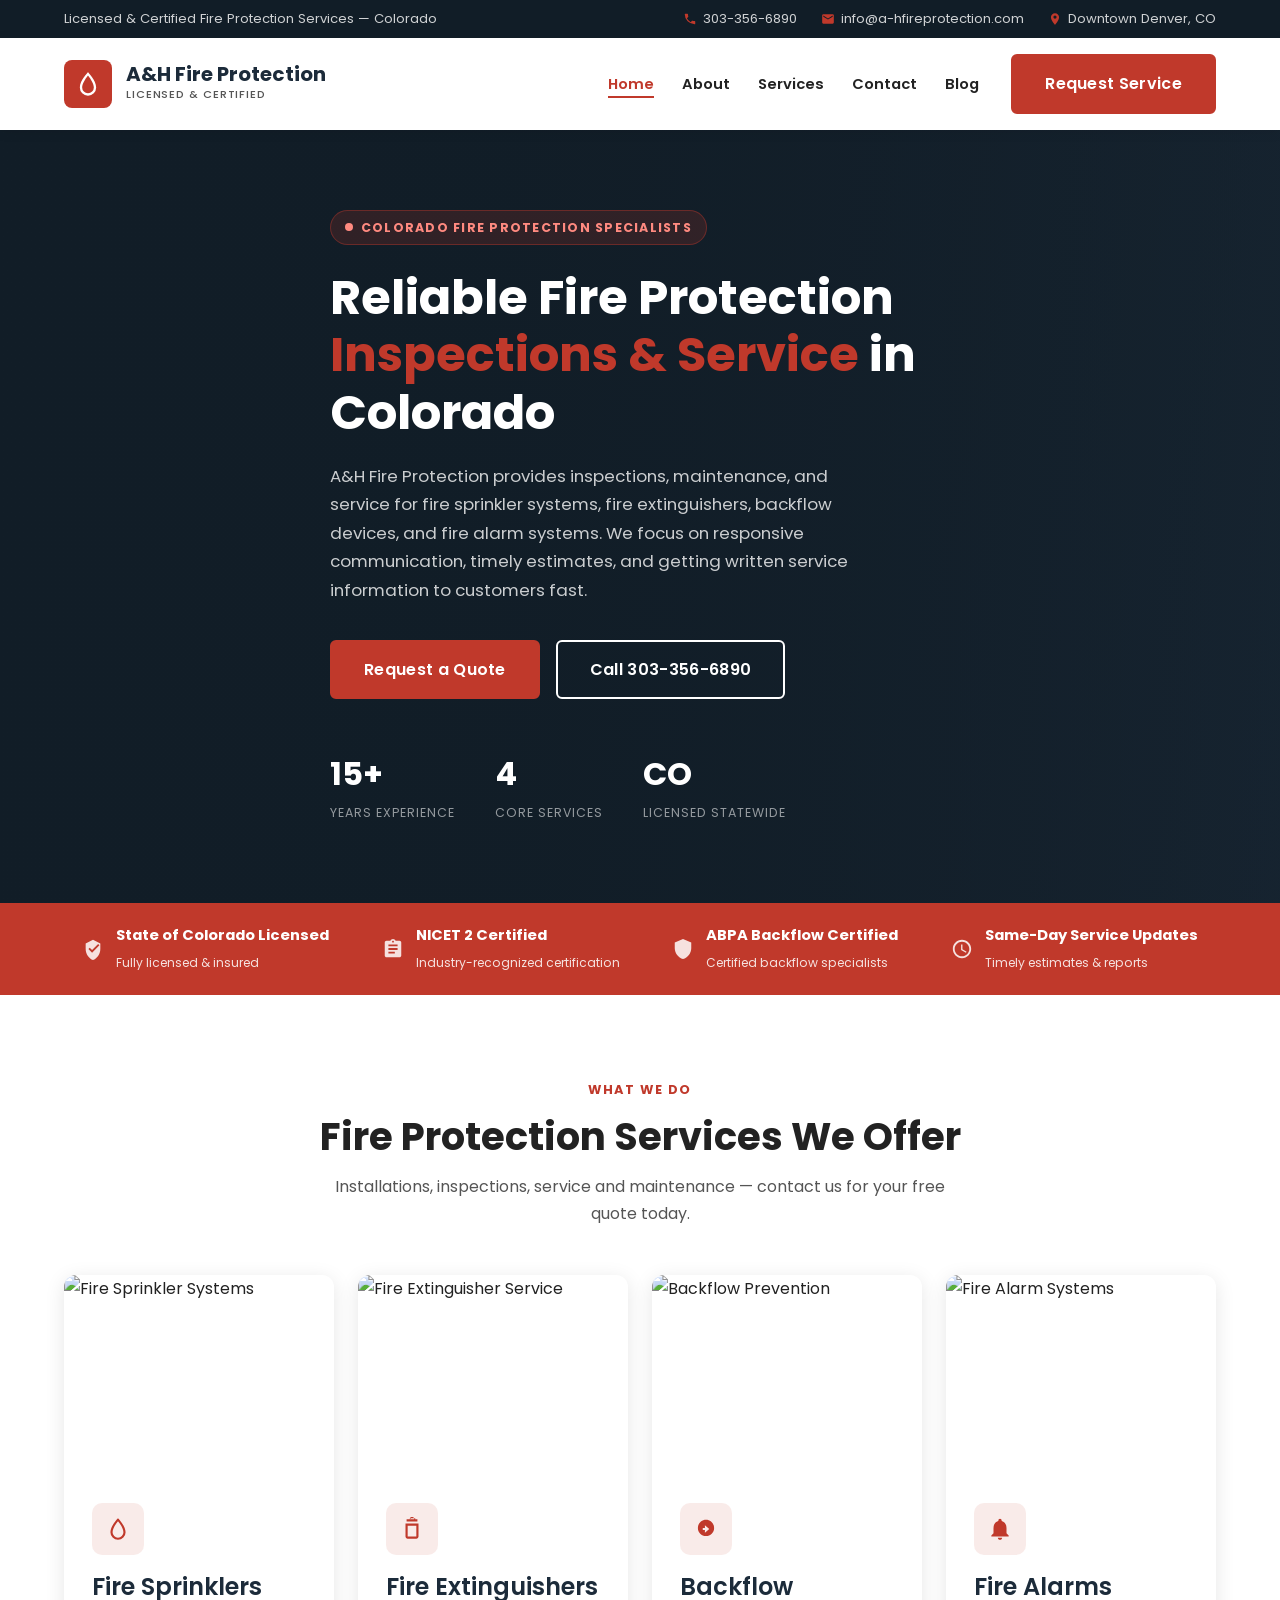
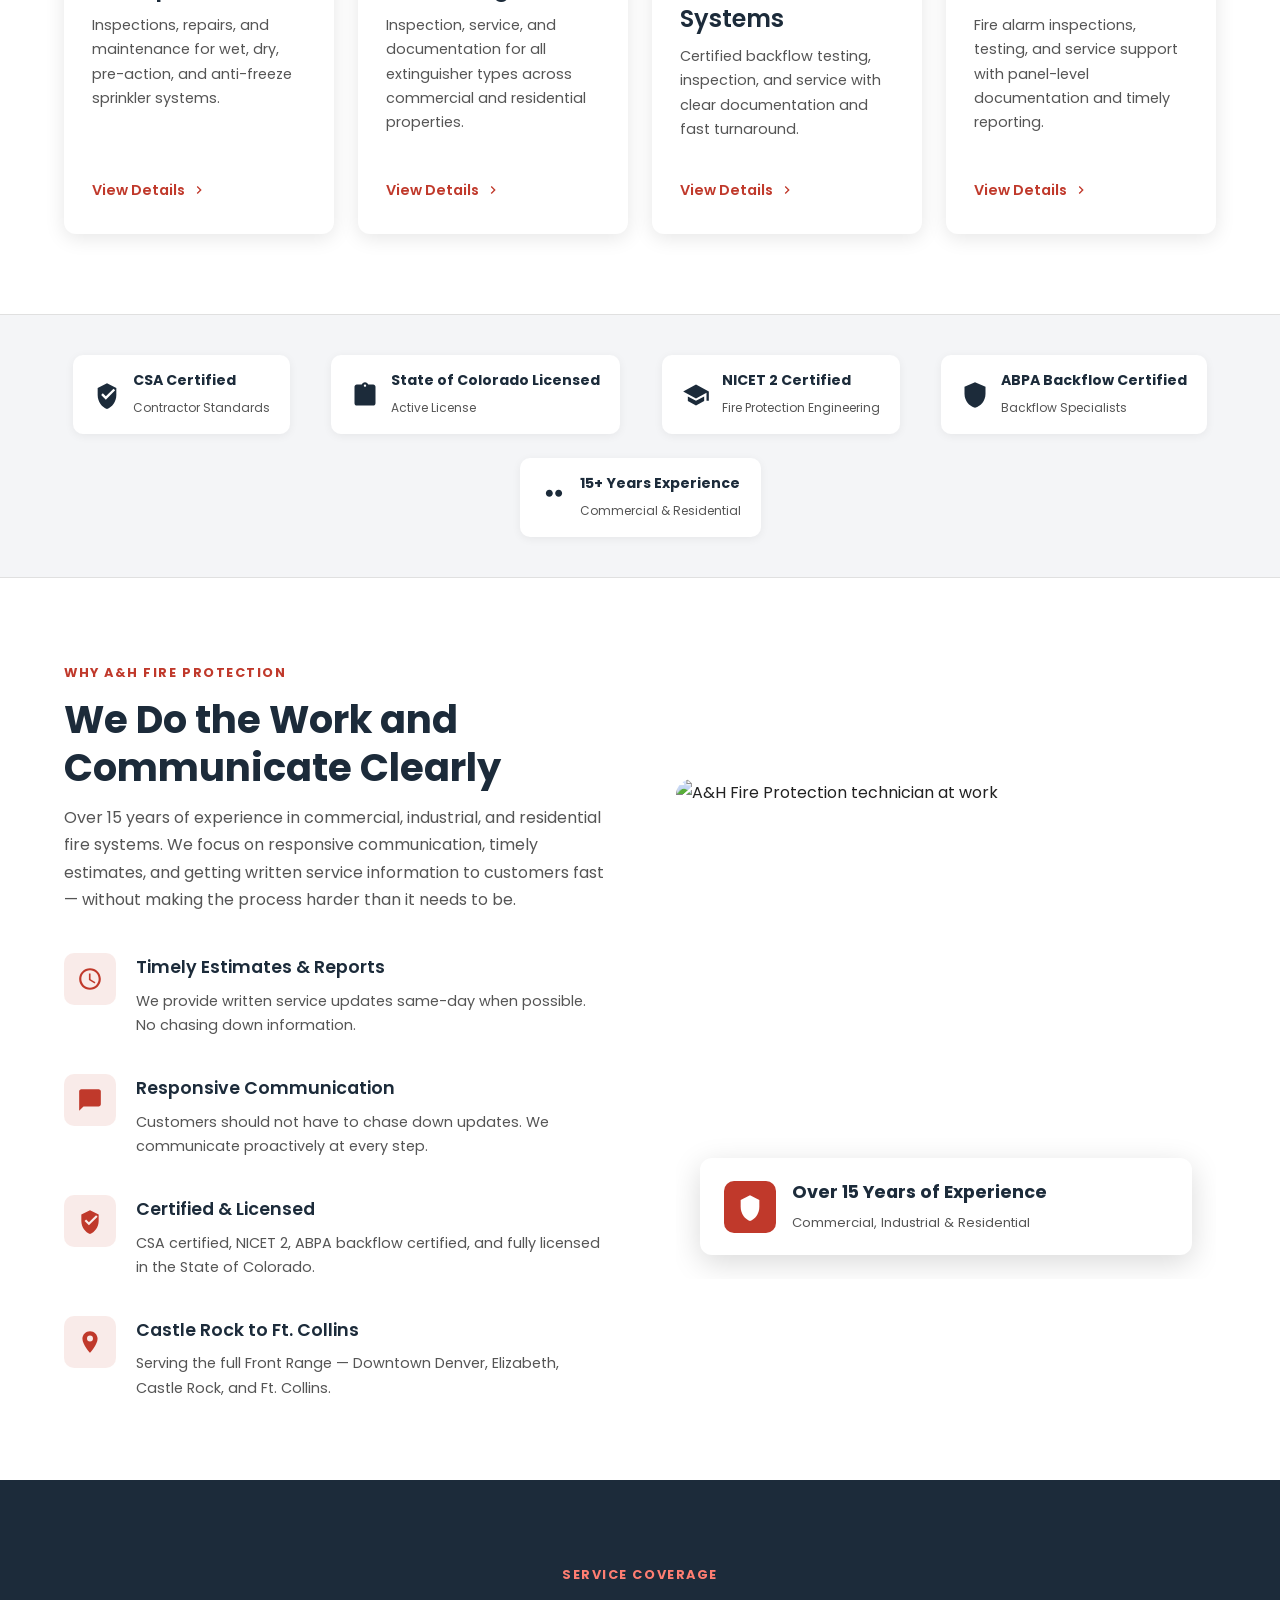
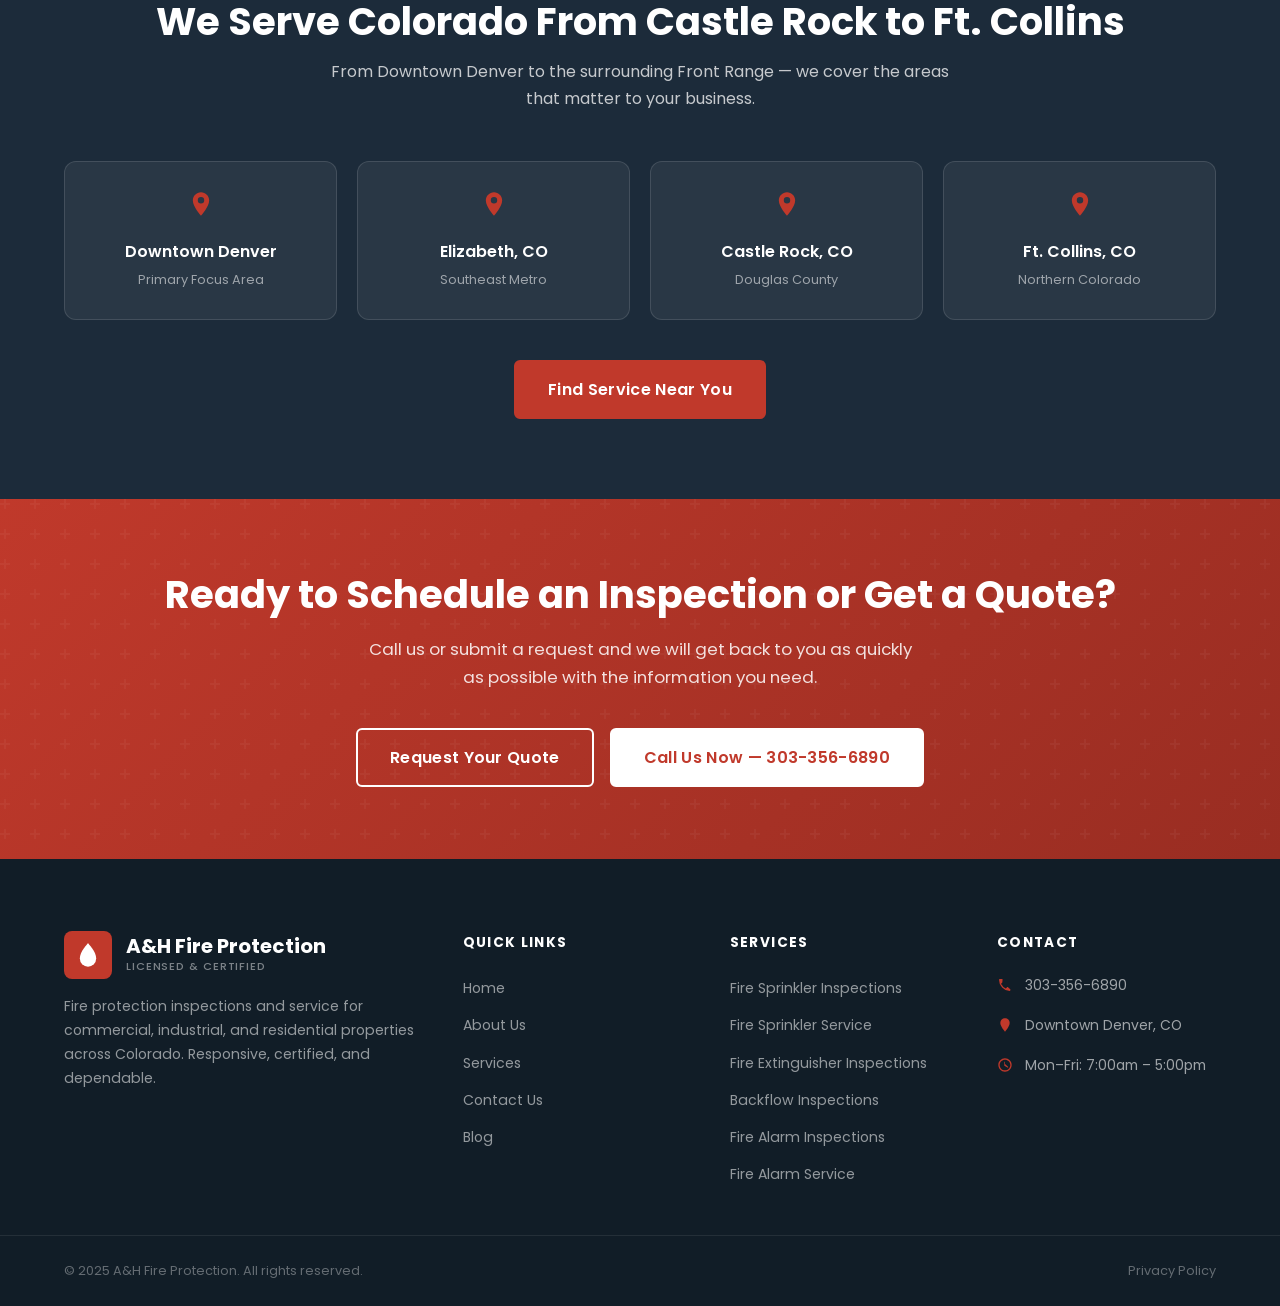
==== commit 4d2a48b6: "new footer adjustments" ====
--- a/index.html
+++ b/index.html
@@ -365,9 +365,9 @@
               <li><a href="index.html">Home</a></li>
               <li><a href="about.html">About Us</a></li>
               <li><a href="services.html">Services</a></li>
-              <li><a href="contact.html">Request Service</a></li>
+              <li><a href="contact.html">Contact Us</a></li>
               <li><a href="blog.html">Blog</a></li>
-              <li><a href="privacy.html">Privacy Policy</a></li>
+              <!-- <li><a href="privacy.html">Privacy Policy</a></li> -->
             </ul>
           </div>
           <div>
@@ -387,10 +387,10 @@
               <svg viewBox="0 0 24 24"><path d="M6.62 10.79a15.05 15.05 0 006.59 6.59l2.2-2.2a1 1 0 011.01-.24A11.47 11.47 0 0019 17.5a1 1 0 011 1V20a1 1 0 01-1 1A17 17 0 013 4a1 1 0 011-1h3.5a1 1 0 011 1A11.47 11.47 0 008.07 7.4a1 1 0 01-.24 1.01l-2.21 2.38z"/></svg>
               <span><a href="tel:3033566890">303-356-6890</a></span>
             </div>
-            <div class="footer-contact-item">
+            <!-- <div class="footer-contact-item">
               <svg viewBox="0 0 24 24"><path d="M20 4H4a2 2 0 00-2 2v12a2 2 0 002 2h16a2 2 0 002-2V6a2 2 0 00-2-2zm0 4l-8 5-8-5V6l8 5 8-5v2z"/></svg>
               <span><a href="mailto:info@a-hfireprotection.com">info@a-hfireprotection.com</a></span>
-            </div>
+            </div> -->
             <div class="footer-contact-item">
               <svg viewBox="0 0 24 24"><path d="M12 2C8.13 2 5 5.13 5 9c0 5.25 7 13 7 13s7-7.75 7-13c0-3.87-3.13-7-7-7z"/></svg>
               <span>Downtown Denver, CO</span>
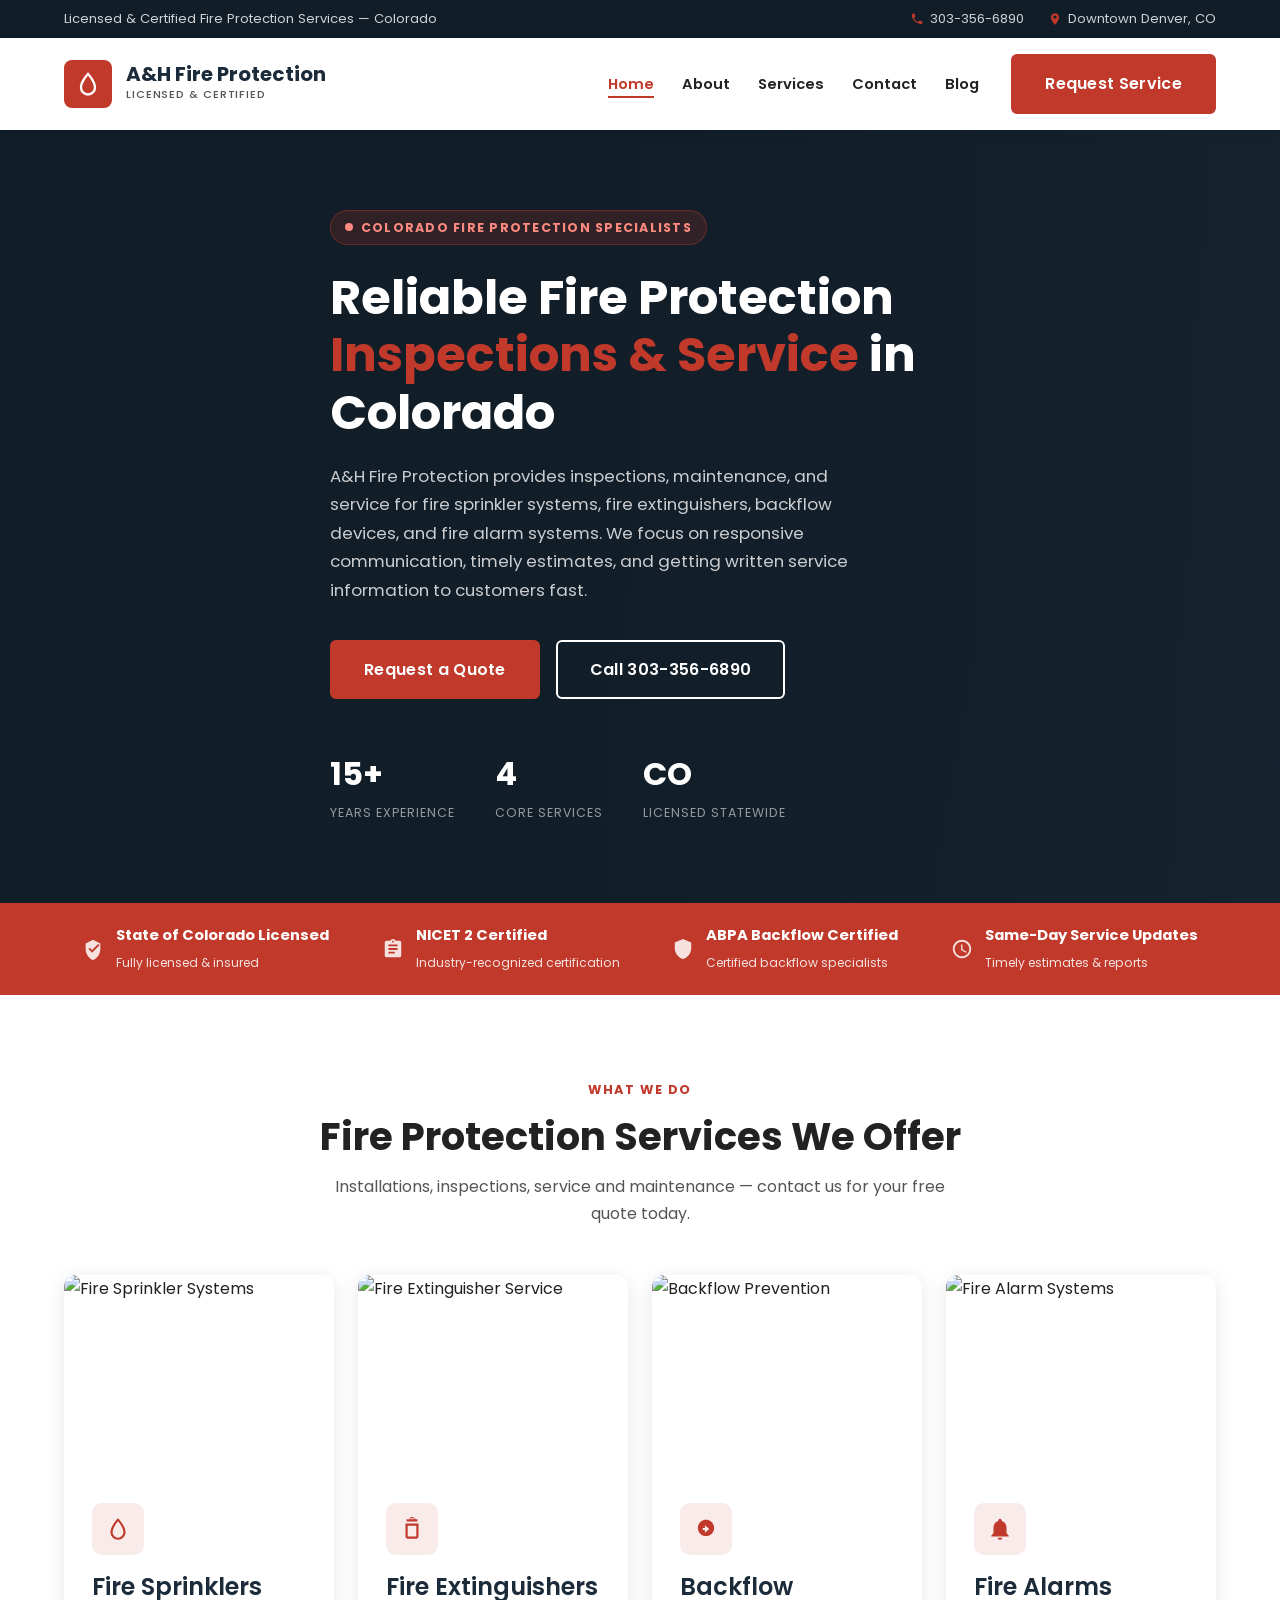
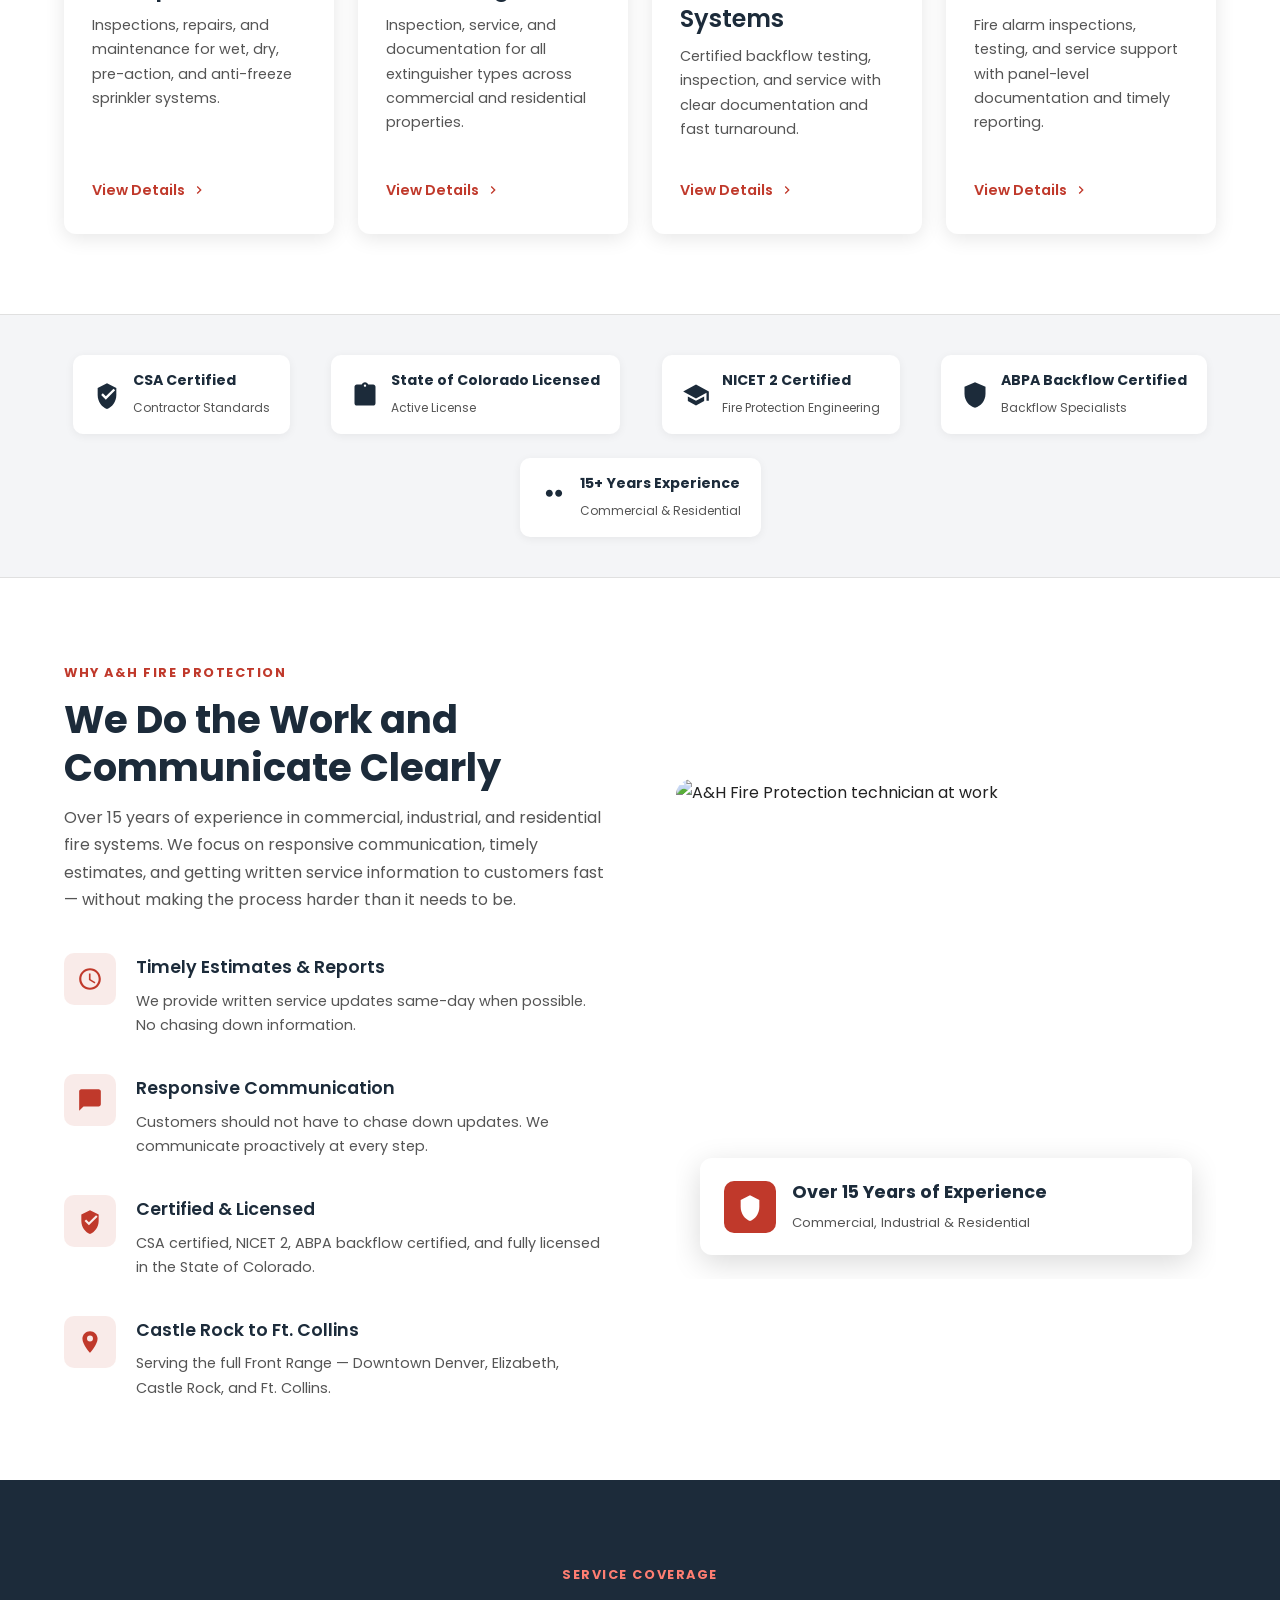
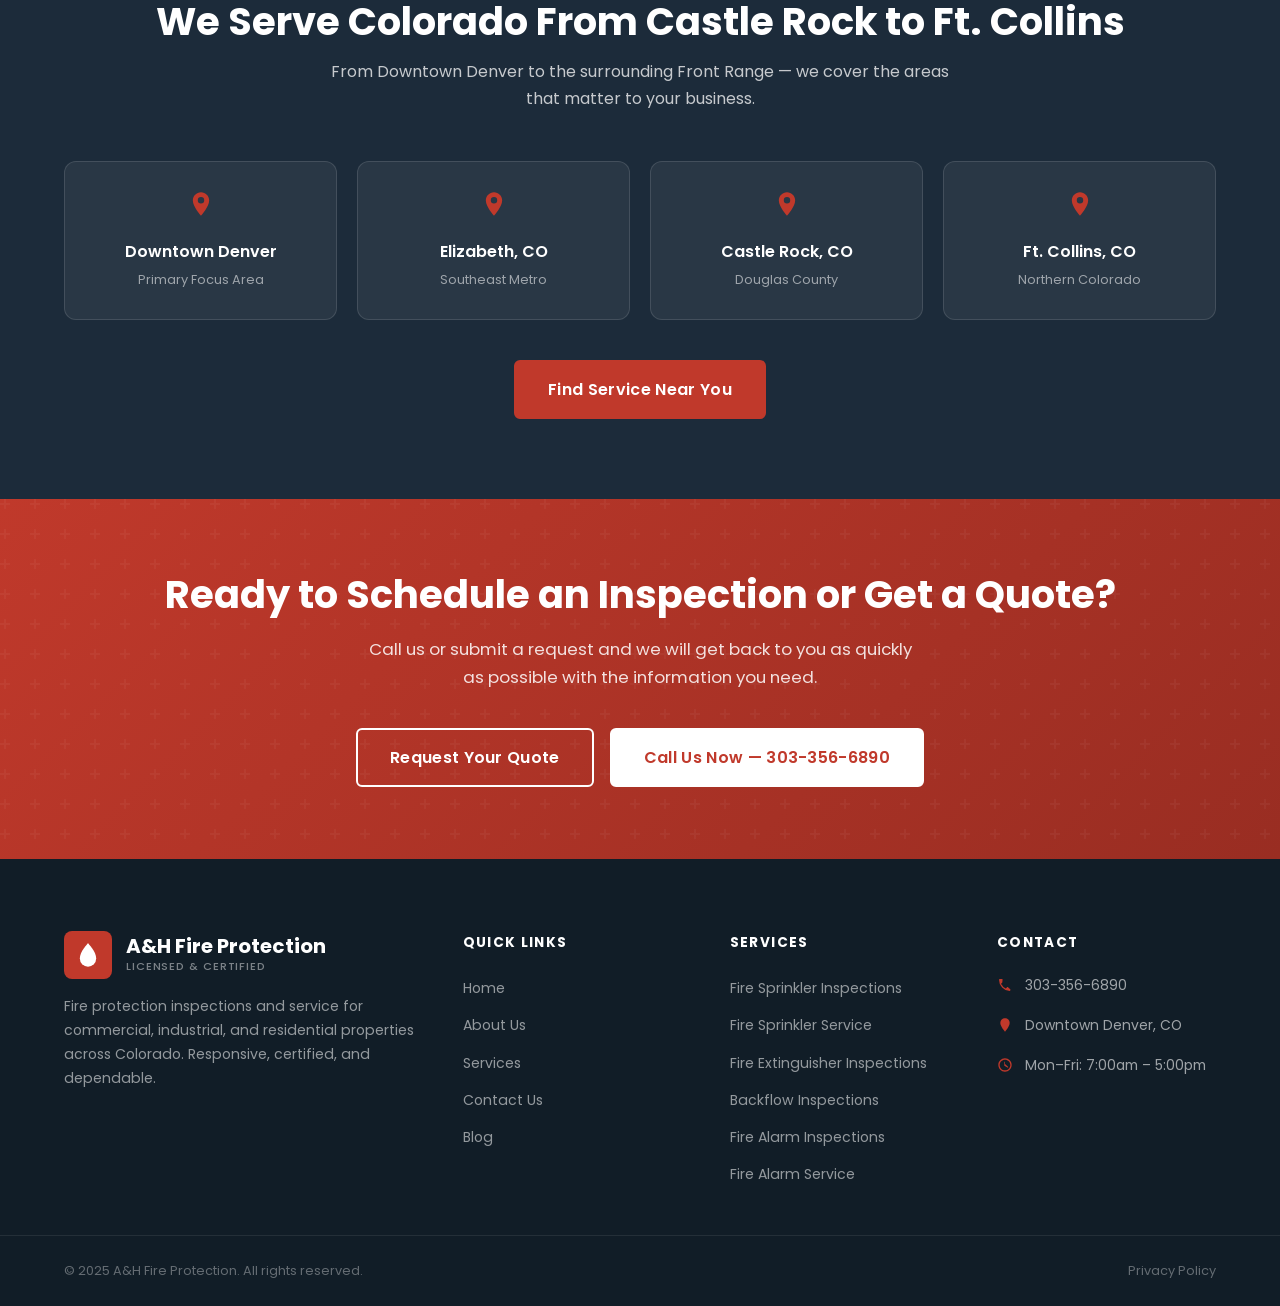
==== commit ea13a0b1: "remove naked emails" ====
--- a/index.html
+++ b/index.html
@@ -19,10 +19,6 @@
         <div class="topbar-item">
           <svg viewBox="0 0 24 24"><path d="M6.62 10.79a15.05 15.05 0 006.59 6.59l2.2-2.2a1 1 0 011.01-.24 11.47 11.47 0 003.58.57 1 1 0 011 1V20a1 1 0 01-1 1A17 17 0 013 4a1 1 0 011-1h3.5a1 1 0 011 1 11.47 11.47 0 00.57 3.58 1 1 0 01-.25 1.01l-2.2 2.2z"/></svg>
           <a href="tel:3033566890">303-356-6890</a>
-        </div>
-        <div class="topbar-item">
-          <svg viewBox="0 0 24 24"><path d="M20 4H4a2 2 0 00-2 2v12a2 2 0 002 2h16a2 2 0 002-2V6a2 2 0 00-2-2zm0 4l-8 5-8-5V6l8 5 8-5v2z"/></svg>
-          <a href="mailto:info@a-hfireprotection.com">info@a-hfireprotection.com</a>
         </div>
         <div class="topbar-item">
           <svg viewBox="0 0 24 24"><path d="M12 2C8.13 2 5 5.13 5 9c0 5.25 7 13 7 13s7-7.75 7-13c0-3.87-3.13-7-7-7zm0 9.5A2.5 2.5 0 1112 6a2.5 2.5 0 010 5.5z"/></svg>
